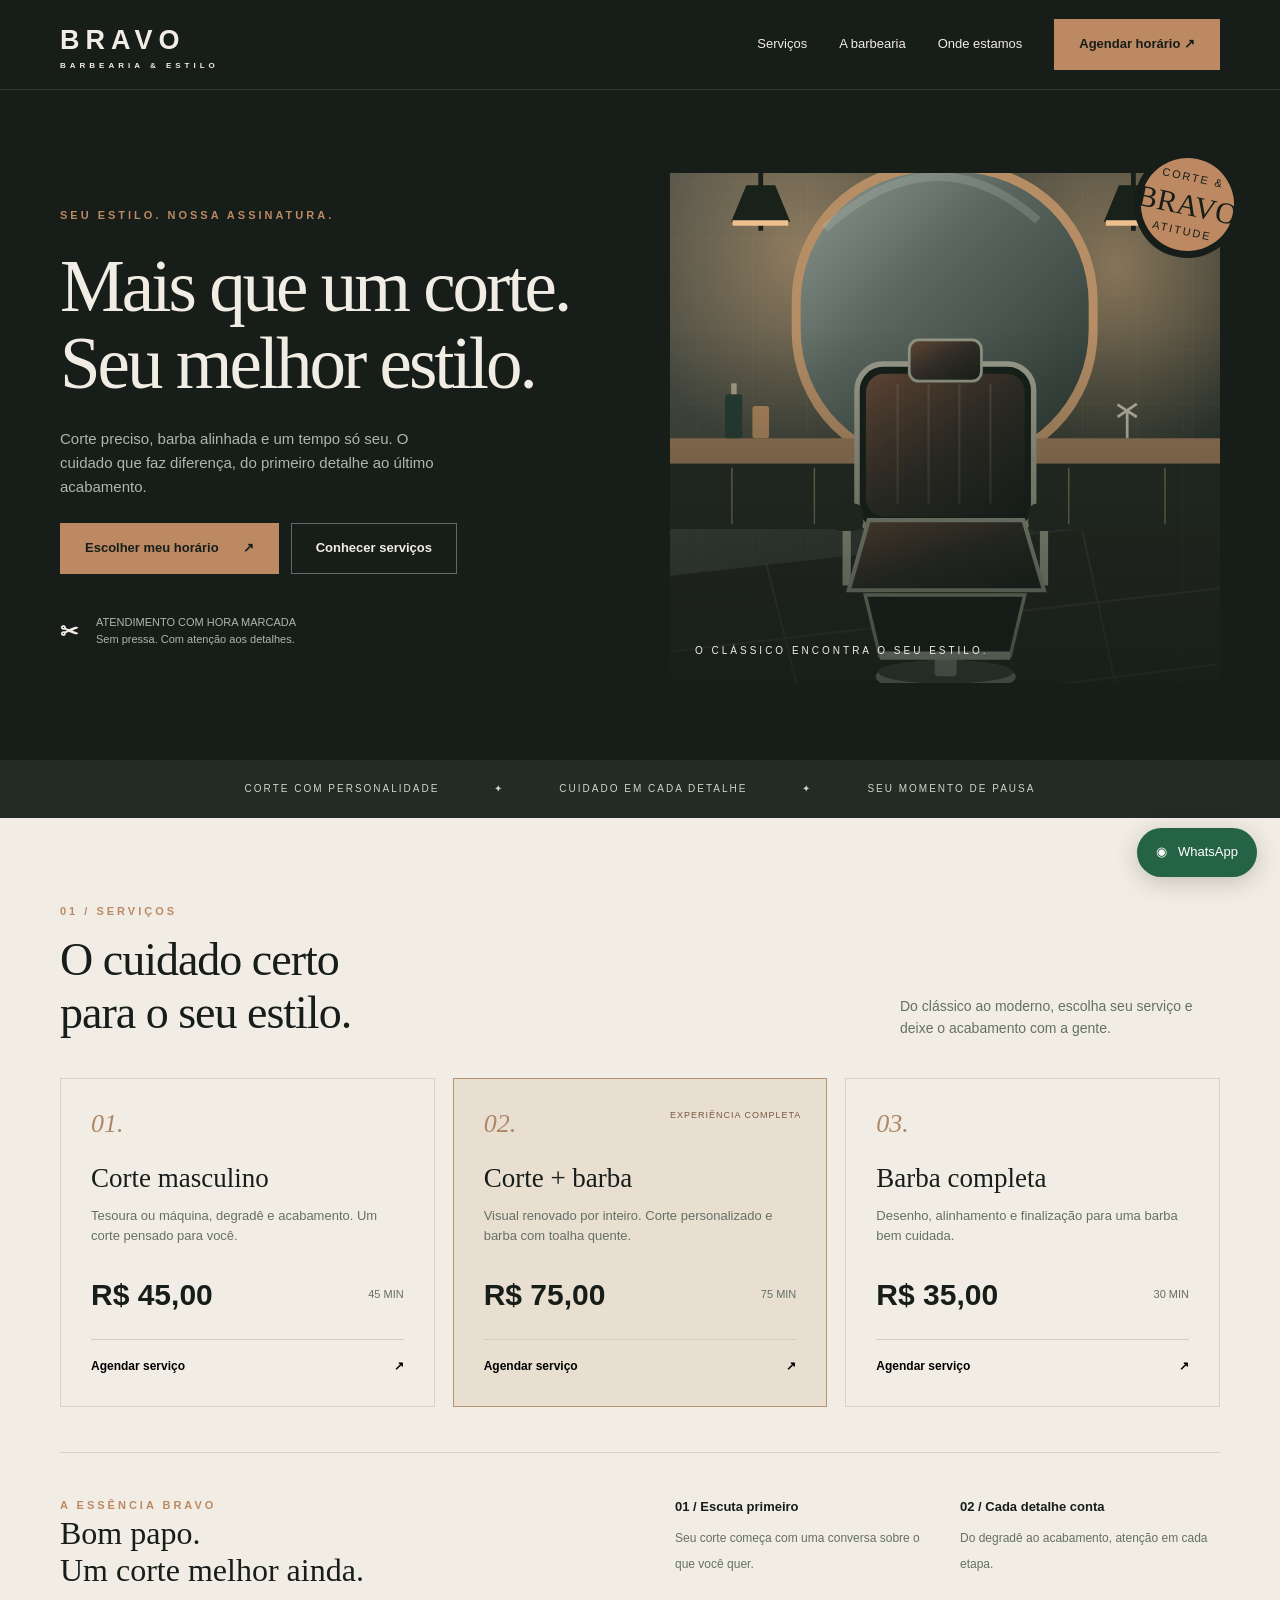
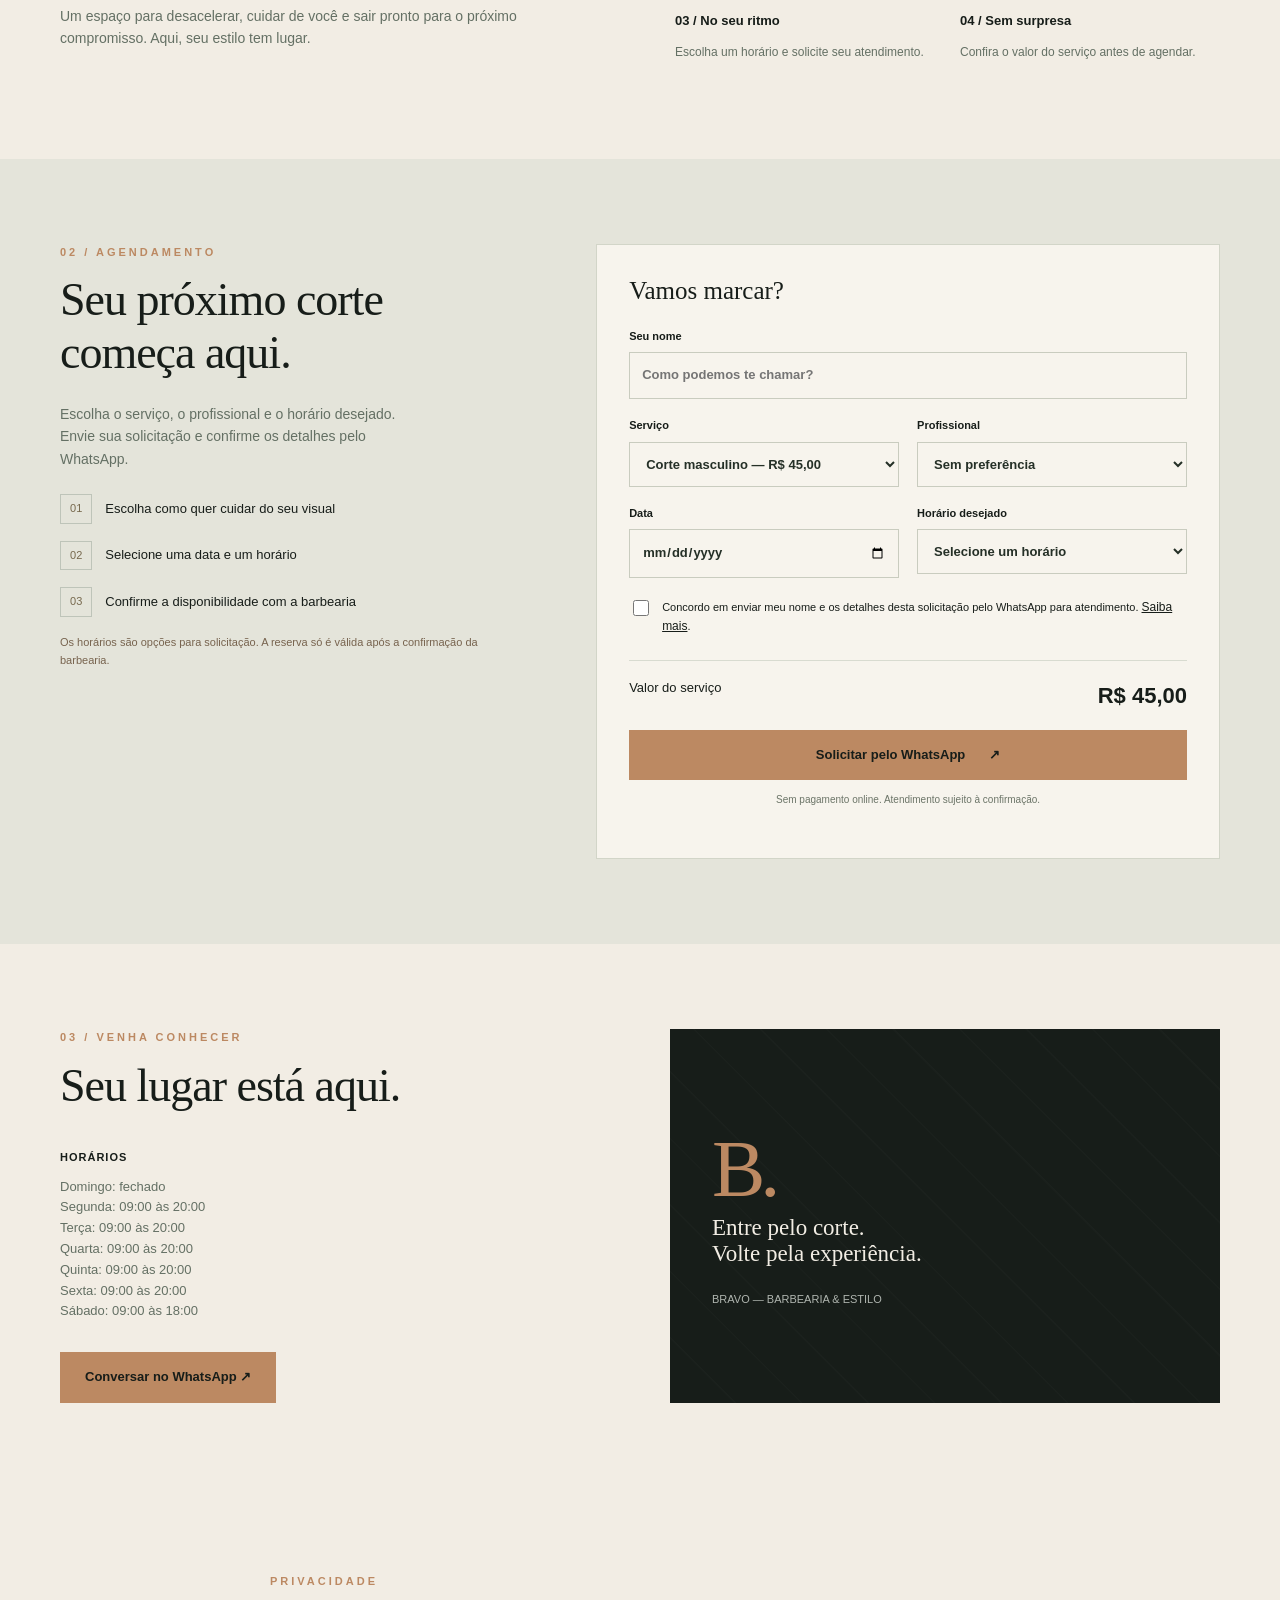
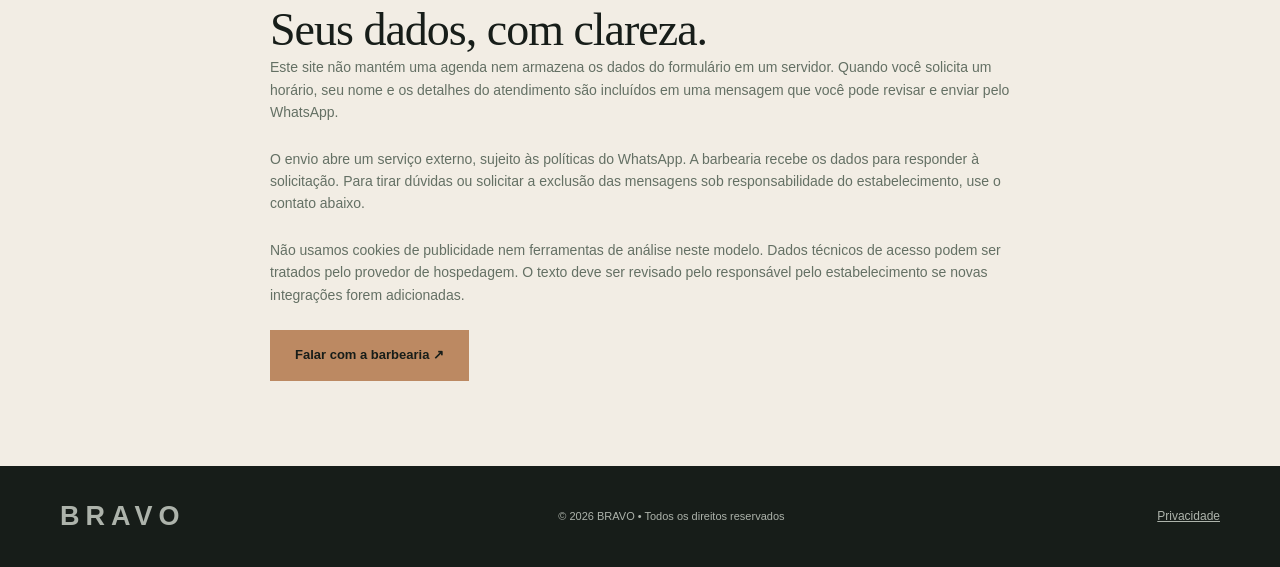
==== index.html @ ffca6021 "Add files via upload" ====
<!DOCTYPE html><html lang="pt-BR"><head><meta charset="UTF-8"><meta name="viewport" content="width=device-width, initial-scale=1"><meta name="description" content="BRAVO Barbearia: cortes, barba e cuidado masculino. Escolha seu serviço e solicite um horário pelo WhatsApp."><title>BRAVO — Barbearia & estilo</title><link rel="icon" href="data:image/svg+xml,%3Csvg xmlns='http://www.w3.org/2000/svg' viewBox='0 0 80 80'%3E%3Crect width='80' height='80' rx='18' fill='%231c211e'/%3E%3Ctext x='20' y='58' font-size='58' fill='%23c99870'%3EB%3C/text%3E%3C/svg%3E"><link rel="stylesheet" href="styles.css"></head><body>
<a class="skip" href="#conteudo">Pular para o conteúdo</a><header><div class="nav"><a class="logo" href="#inicio" aria-label="BRAVO início"><span data-brand>BRAVO</span><small data-tagline>BARBEARIA & ESTILO</small></a><nav class="links" aria-label="Menu principal"><a href="#servicos">Serviços</a><a href="#sobre">A barbearia</a><a href="#contato">Onde estamos</a><a class="btn" href="#agendar">Agendar horário ↗</a></nav></div></header>
<main id="conteudo"><section class="hero" id="inicio"><div class="hero-inner"><div><div class="eyebrow">Seu estilo. Nossa assinatura.</div><h1 class="hero-title" id="hero-title">Mais que um corte.<br><em>Seu melhor estilo.</em></h1><p class="intro" id="intro">Corte preciso, barba alinhada e um tempo só seu. O cuidado que faz diferença, do primeiro detalhe ao último acabamento.</p><div class="actions"><a class="btn" href="#agendar">Escolher meu horário <span>↗</span></a><a class="btn outline" href="#servicos">Conhecer serviços</a></div><div class="hero-note"><b>✂</b><span>ATENDIMENTO COM HORA MARCADA<br>Sem pressa. Com atenção aos detalhes.</span></div></div><div class="photo" role="img" aria-label="Ilustração de uma barbearia com cadeira, espelho e iluminação acolhedora"><div class="stamp">CORTE &<b data-brand>BRAVO</b>ATITUDE</div><div class="caption">O CLÁSSICO ENCONTRA O SEU ESTILO.</div></div></div></section><div class="strip"><span>CORTE COM PERSONALIDADE</span><span>✦</span><span>CUIDADO EM CADA DETALHE</span><span>✦</span><span>SEU MOMENTO DE PAUSA</span></div>
<section class="section" id="servicos"><div class="heading"><div><div class="eyebrow">01 / Serviços</div><h2>O cuidado certo<br>para o seu estilo.</h2></div><p>Do clássico ao moderno, escolha seu serviço e deixe o acabamento com a gente.</p></div><div class="services" id="services"></div><div class="about" id="sobre"><div><div class="eyebrow">A essência <span data-brand>BRAVO</span></div><h3>Bom papo.<br>Um corte melhor ainda.</h3><p id="about-text">Um espaço para desacelerar, cuidar de você e sair pronto para o próximo compromisso. Aqui, seu estilo tem lugar.</p></div><div class="values"><div><b>01 / Escuta primeiro</b><span>Seu corte começa com uma conversa sobre o que você quer.</span></div><div><b>02 / Cada detalhe conta</b><span>Do degradê ao acabamento, atenção em cada etapa.</span></div><div><b>03 / No seu ritmo</b><span>Escolha um horário e solicite seu atendimento.</span></div><div><b>04 / Sem surpresa</b><span>Confira o valor do serviço antes de agendar.</span></div></div></div></section>
<section class="booking-wrap" id="agendar"><div class="section booking"><div><div class="eyebrow">02 / Agendamento</div><h2>Seu próximo corte<br>começa aqui.</h2><p>Escolha o serviço, o profissional e o horário desejado. Envie sua solicitação e confirme os detalhes pelo WhatsApp.</p><ol class="steps"><li>Escolha como quer cuidar do seu visual</li><li>Selecione uma data e um horário</li><li>Confirme a disponibilidade com a barbearia</li></ol><div class="notice">Os horários são opções para solicitação. A reserva só é válida após a confirmação da barbearia.</div></div><form id="booking"><h3 class="form-title">Vamos marcar?</h3><div class="fields"><label class="full">Seu nome<input id="name" placeholder="Como podemos te chamar?" required maxlength="80" autocomplete="name"></label><label>Serviço<select id="service" required></select></label><label>Profissional<select id="professional" required></select></label><label>Data<input type="date" id="date" required></label><label>Horário desejado<select id="time" required></select></label></div><label class="checkbox-label"><input id="consent" type="checkbox" required><span>Concordo em enviar meu nome e os detalhes desta solicitação pelo WhatsApp para atendimento. <a href="#privacidade" class="secondary-link">Saiba mais</a>.</span></label><div class="summary"><span>Valor do serviço</span><strong id="total"></strong></div><button class="btn" type="submit">Solicitar pelo WhatsApp <span>↗</span></button><p class="fine">Sem pagamento online. Atendimento sujeito à confirmação.</p><div id="status" class="status" role="status" aria-live="polite"></div></form></div></section>
<section class="section visit" id="contato"><div><div class="eyebrow">03 / Venha conhecer</div><h2>Seu lugar está aqui.</h2><div class="contact-grid" id="contact-info"></div><button class="btn" id="contact">Conversar no WhatsApp ↗</button></div><div class="place"><div class="big" id="initial">B.</div><p>Entre pelo corte.<br>Volte pela experiência.</p><small><span data-brand>BRAVO</span> — <span data-tagline>BARBEARIA & ESTILO</span></small></div></section><section class="section privacy" id="privacidade"><div class="eyebrow">Privacidade</div><h2>Seus dados, com clareza.</h2><p>Este site não mantém uma agenda nem armazena os dados do formulário em um servidor. Quando você solicita um horário, seu nome e os detalhes do atendimento são incluídos em uma mensagem que você pode revisar e enviar pelo WhatsApp.</p><p>O envio abre um serviço externo, sujeito às políticas do WhatsApp. A barbearia recebe os dados para responder à solicitação. Para tirar dúvidas ou solicitar a exclusão das mensagens sob responsabilidade do estabelecimento, use o contato abaixo.</p><p>Não usamos cookies de publicidade nem ferramentas de análise neste modelo. Dados técnicos de acesso podem ser tratados pelo provedor de hospedagem. O texto deve ser revisado pelo responsável pelo estabelecimento se novas integrações forem adicionadas.</p><button class="btn" id="privacy-contact">Falar com a barbearia ↗</button></section></main><footer><div class="footer-inner"><a class="logo" href="#inicio" data-brand>BRAVO</a><span>© <span id="year"></span> <span data-brand>BRAVO</span> • Todos os direitos reservados</span><a href="#privacidade" class="secondary-link">Privacidade</a></div></footer><button class="wa" id="floating">◉ &nbsp; WhatsApp</button>

<script src="config.js"></script><script src="schedule.js"></script><script src="app.js"></script></body></html>
---- styles.css ----
:root{--bg:#171d19;--cream:#f2ede4;--accent:#bc8962;--muted:#afb5af}*{box-sizing:border-box}html{scroll-behavior:smooth;scroll-padding-top:90px}body{margin:0;background:var(--cream);color:var(--bg);font:16px/1.6 Arial,sans-serif}button,input,select{font:inherit}button,a{touch-action:manipulation}a{color:inherit;text-decoration:none}button{cursor:pointer}header{background:var(--bg);color:var(--cream);position:sticky;top:0;z-index:10;border-bottom:1px solid #ffffff19}.nav{max-width:1220px;margin:auto;display:flex;align-items:center;justify-content:space-between;padding:19px 30px}.logo{font-weight:900;font-size:27px;letter-spacing:6px}.logo small{font-size:8px;display:block;letter-spacing:4px;line-height:1}.links{display:flex;gap:32px;align-items:center;font-size:13px}.btn{display:inline-flex;align-items:center;justify-content:center;gap:24px;background:var(--accent);border:1px solid var(--accent);padding:14px 24px;color:#171d19;font-weight:700;font-size:13px;transition:.2s}.btn:hover{background:#d7a57c;transform:translateY(-2px)}.outline{background:transparent;border-color:#ffffff55;color:var(--cream)}.hero{background:var(--bg);color:var(--cream);position:relative;overflow:hidden}.hero-inner{max-width:1220px;margin:auto;display:grid;grid-template-columns:1fr 1fr;min-height:670px;padding:70px 30px 65px;gap:60px;align-items:center}.eyebrow{text-transform:uppercase;font-size:11px;letter-spacing:3px;font-weight:700;color:var(--accent)}h1{font-family:Georgia,serif;font-weight:400;font-size:clamp(48px,5.7vw,78px);line-height:1.06;letter-spacing:-3px;margin:24px 0}h1 em{color:var(--accent);font-weight:400}p{margin:0 0 24px}.intro{max-width:400px;color:var(--muted);font-size:15px}.actions{display:flex;gap:12px;flex-wrap:wrap}.hero-note{display:flex;gap:18px;align-items:center;margin-top:40px;font-size:11px;color:var(--muted)}.hero-note b{color:var(--cream);font-size:22px}.photo{position:relative;height:510px;align-self:center;background:#353c33 url('assets/barbearia.svg') center/cover}.photo:after{content:'';position:absolute;inset:0;background:linear-gradient(0deg,#111b16a8,transparent 70%)}.photo .caption{position:absolute;bottom:24px;left:25px;z-index:1;letter-spacing:3px;font-size:10px}.stamp{position:absolute;right:-21px;top:-22px;border-radius:50%;width:107px;height:107px;background:var(--accent);color:var(--bg);display:grid;place-content:center;text-align:center;transform:rotate(12deg);font:11px/1.8 Arial;letter-spacing:2px;border:7px solid var(--bg)}.stamp b{font:30px Georgia;letter-spacing:0}.strip{background:#232b25;color:#d1d4c9;display:flex;justify-content:center;gap:55px;padding:21px 25px;font-size:10px;letter-spacing:2px;text-align:center}.section{max-width:1220px;padding:85px 30px;margin:auto}.heading{display:flex;justify-content:space-between;align-items:end;gap:30px;margin-bottom:38px}h2{font:400 clamp(32px,4vw,46px)/1.15 Georgia;margin:13px 0 0;letter-spacing:-1px}.heading p{max-width:320px;color:#647064;font-size:14px;margin:0}.services{display:grid;grid-template-columns:repeat(3,1fr);gap:18px}.card{border:1px solid #d6d3c9;padding:30px;position:relative;display:flex;flex-direction:column;min-height:315px}.card.featured{background:#e8dfd1;border-color:#b79372}.card .num{font:italic 26px Georgia;color:#ad8767}.card h3{font:27px Georgia;margin:24px 0 12px}.card p{font-size:13px;color:#657065}.price{font-size:30px;margin-top:auto;display:flex;align-items:center;justify-content:space-between}.price span{font-size:11px;color:#657065}.card button{border:0;border-top:1px solid #d4cbbb;text-align:left;background:transparent;padding:17px 0 0;margin-top:20px;font-size:12px;font-weight:bold;display:flex;justify-content:space-between}.badge{position:absolute;top:29px;right:25px;font-size:9px;letter-spacing:1px;color:#78573d}.about{border-top:1px solid #d6d3c9;padding-top:44px;margin-top:45px;display:grid;grid-template-columns:1fr 1fr;gap:70px}.about p{font-size:14px;color:#647064}.about h3{font:32px Georgia;margin:0 0 16px}.values{display:grid;grid-template-columns:1fr 1fr;gap:25px}.values b{display:block;font-size:13px;margin-bottom:6px}.values span{font-size:12px;color:#647064}.booking-wrap{background:#e4e4da}.booking{display:grid;grid-template-columns:.85fr 1.15fr;gap:75px}.booking p{color:#647064;font-size:14px;max-width:340px;margin-top:23px}.steps{list-style:none;padding:0;counter-reset:steps}.steps li{margin:17px 0;font-size:13px;display:flex;gap:13px;align-items:center}.steps li:before{counter-increment:steps;content:'0' counter(steps);border:1px solid #bec4b9;padding:5px 9px;font-size:11px;color:#77694e}form{background:#f7f4ed;padding:32px;border:1px solid #d2d5c8}.form-title{font:25px Georgia;margin:0 0 23px}.fields{display:grid;grid-template-columns:1fr 1fr;gap:18px}label{font-size:11px;font-weight:700;display:block}input,select{width:100%;background:transparent;border:1px solid #c9ccbf;border-radius:0;padding:12px;margin-top:7px;color:#253027;font-size:13px;min-height:45px}input:focus,select:focus{outline:2px solid var(--accent);outline-offset:2px}.full{grid-column:1/-1}.summary{border-top:1px solid #d8dbd0;display:flex;justify-content:space-between;font-size:13px;margin:24px 0 16px;padding-top:17px}.summary strong{font-size:22px}form .btn{width:100%}.fine{font-size:10px!important;text-align:center;margin:12px 0 0!important;max-width:none!important;color:#6c7568!important}.status{font-size:13px;margin-top:18px;color:#694a30}.visit{display:grid;grid-template-columns:1fr 1fr;gap:60px}.contact-grid{display:grid;grid-template-columns:1fr 1fr;gap:26px;margin:30px 0}.contact-grid b{font-size:11px;letter-spacing:1px}.contact-grid p{font-size:13px;margin:8px 0 0;color:#647064}.place{background:var(--bg);color:var(--cream);padding:42px;display:flex;flex-direction:column;justify-content:center;min-height:300px;background-image:repeating-linear-gradient(45deg,transparent,transparent 45px,#ffffff04 46px,#ffffff04 47px)}.place .big{font:80px Georgia;letter-spacing:-5px;color:var(--accent)}.place p{font:23px Georgia;max-width:300px}.place small{color:#afb5af;font-size:11px}footer{background:var(--bg);color:#adb3ab;padding:29px 30px}.footer-inner{max-width:1160px;margin:auto;display:flex;justify-content:space-between;align-items:center;gap:20px;font-size:11px}.footer-inner button{background:none;color:#c8ac8e;border:0;font-size:11px;text-decoration:underline}.wa{position:fixed;bottom:23px;right:23px;z-index:15;background:#246445;color:white;border:0;border-radius:50px;padding:14px 19px;box-shadow:0 5px 25px #0003;font-size:13px}dialog{border:0;max-width:430px;width:90%;padding:30px;background:var(--cream)}dialog::backdrop{background:#0009}dialog h3{font:26px Georgia;margin-top:0}dialog p{font-size:13px;color:#647064}dialog .btn{margin-top:20px;width:100%}.close{float:right;background:none;border:0;font-size:22px}.demo{font-size:10px;background:#dbcab5;padding:7px;text-align:center;color:#574330}.notice{font-size:11px;color:#77634e;margin-top:15px}@media(max-width:800px){.nav{padding:17px 20px}.links a:not(.btn){display:none}.links .btn{padding:10px 13px;font-size:11px}.logo{font-size:23px}.hero-inner{padding:45px 23px;gap:45px;grid-template-columns:1fr;min-height:auto}h1{font-size:56px}.photo{height:380px;width:100%}.stamp{right:10px}.strip{gap:18px;font-size:8px;letter-spacing:1px}.section{padding:55px 23px}.heading{display:block}.heading p{margin-top:20px}.services{grid-template-columns:1fr}.card{min-height:280px}.about,.booking,.visit{grid-template-columns:1fr;gap:35px}.about{margin-top:35px}.booking p{max-width:none}form{padding:23px}.footer-inner{flex-wrap:wrap}.wa{font-size:12px;bottom:15px;right:15px}.place{min-height:240px}.hero-note{margin-top:25px}}@media(prefers-reduced-motion:reduce){html{scroll-behavior:auto}*{transition:none!important}}

:focus-visible{outline:3px solid var(--accent);outline-offset:4px}.skip{position:absolute;top:-80px;left:15px;z-index:30;background:var(--cream);padding:12px}.skip:focus{top:10px}.services{grid-template-columns:repeat(auto-fit,minmax(min(100%,280px),1fr))}.privacy{max-width:800px}.privacy p{font-size:14px;color:#647064}.site-alert{padding:12px;background:#ece2d4;font-size:12px;margin-top:20px}.unconfigured{display:none}.contact-grid:empty{display:none}.secondary-link{font-size:12px;text-decoration:underline}.checkbox-label{display:flex;align-items:start;gap:10px;margin-top:20px;font-size:11px;font-weight:400}.checkbox-label input{width:16px;min-height:16px;margin-top:2px;flex-shrink:0}.hero-title{white-space:pre-line}
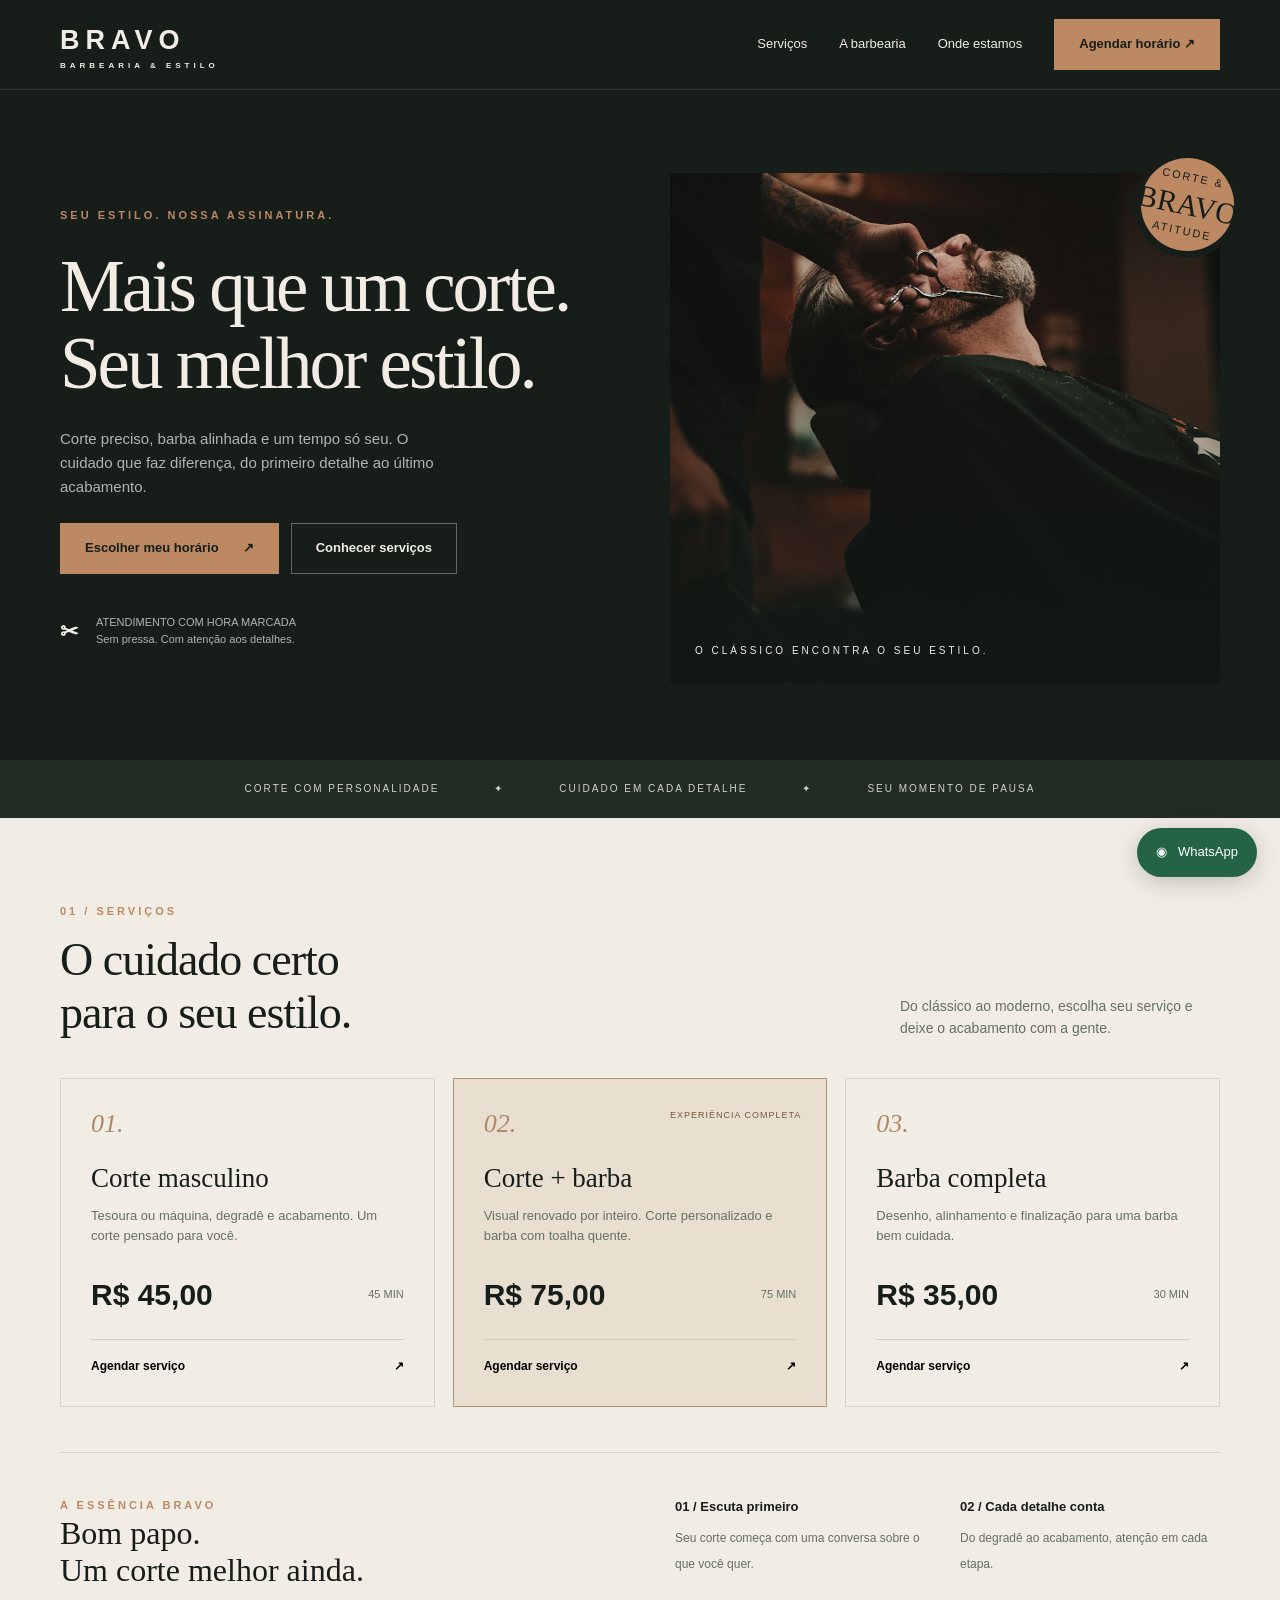
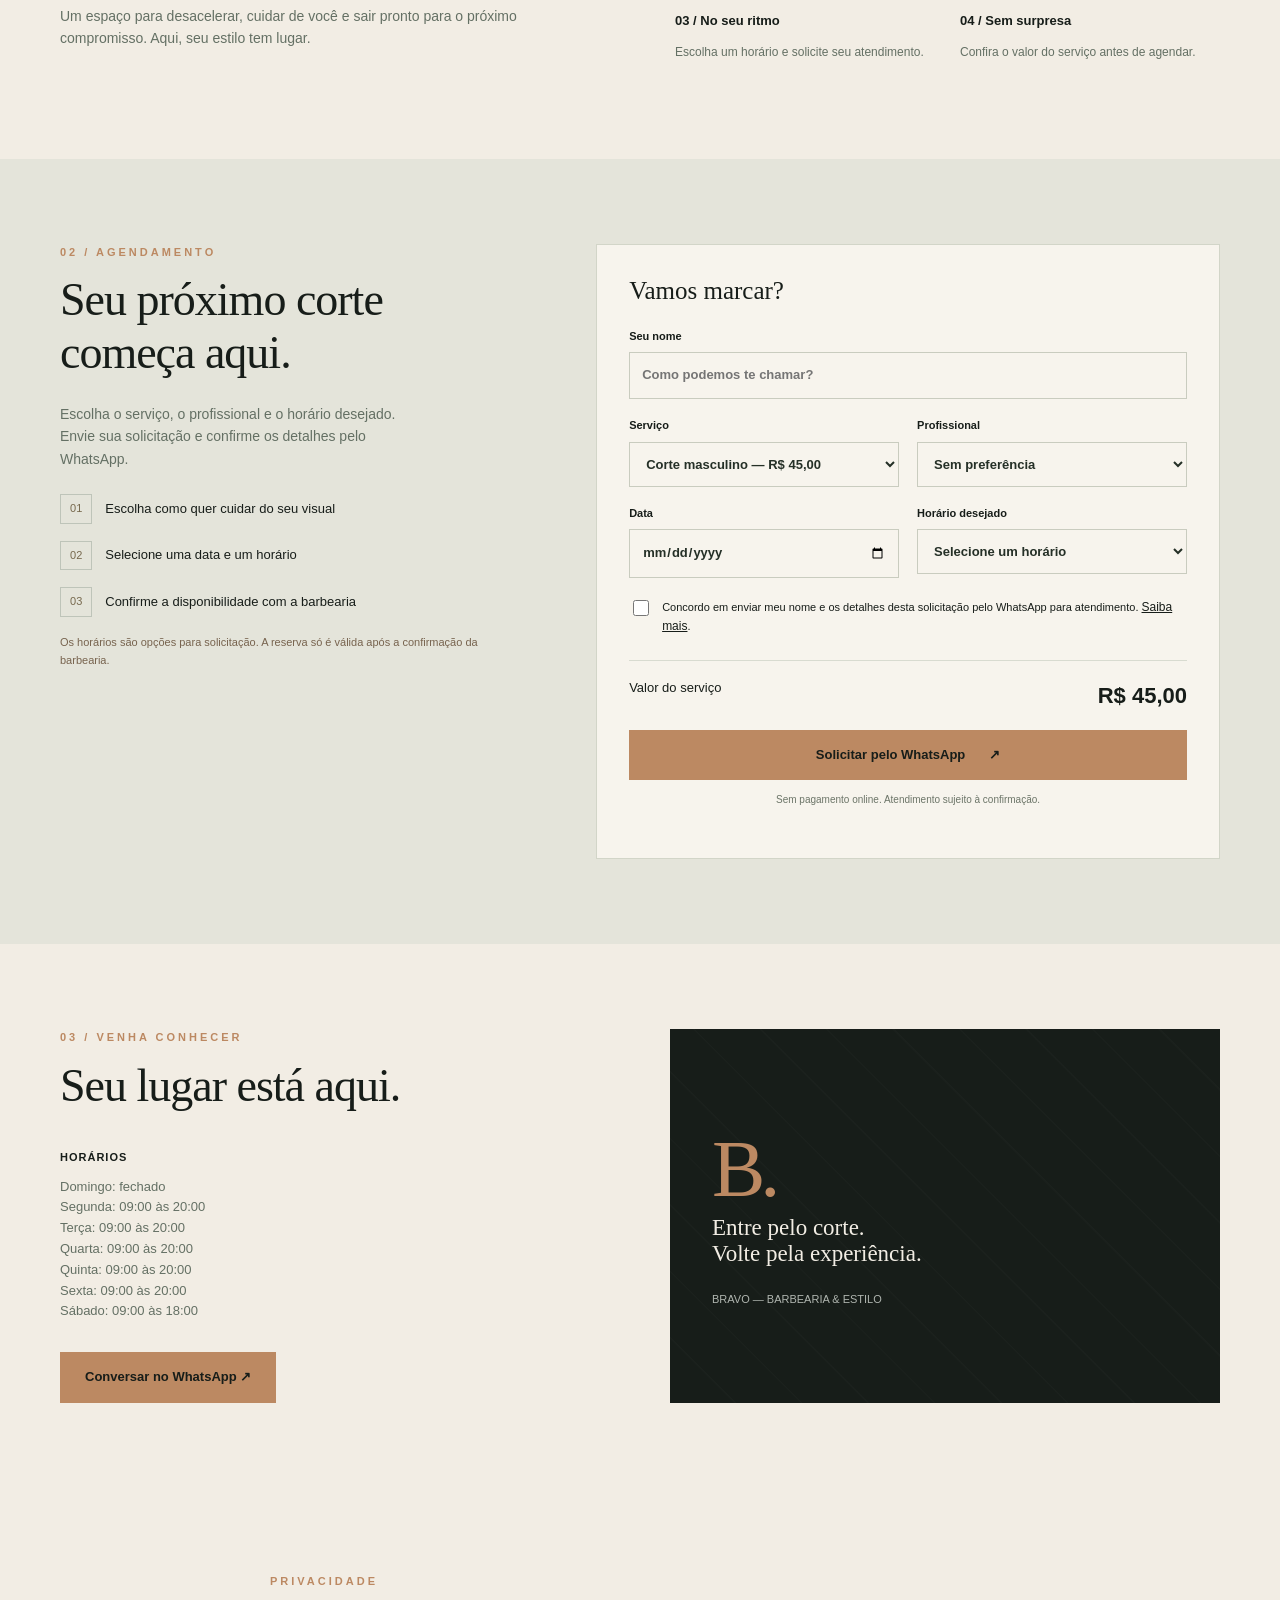
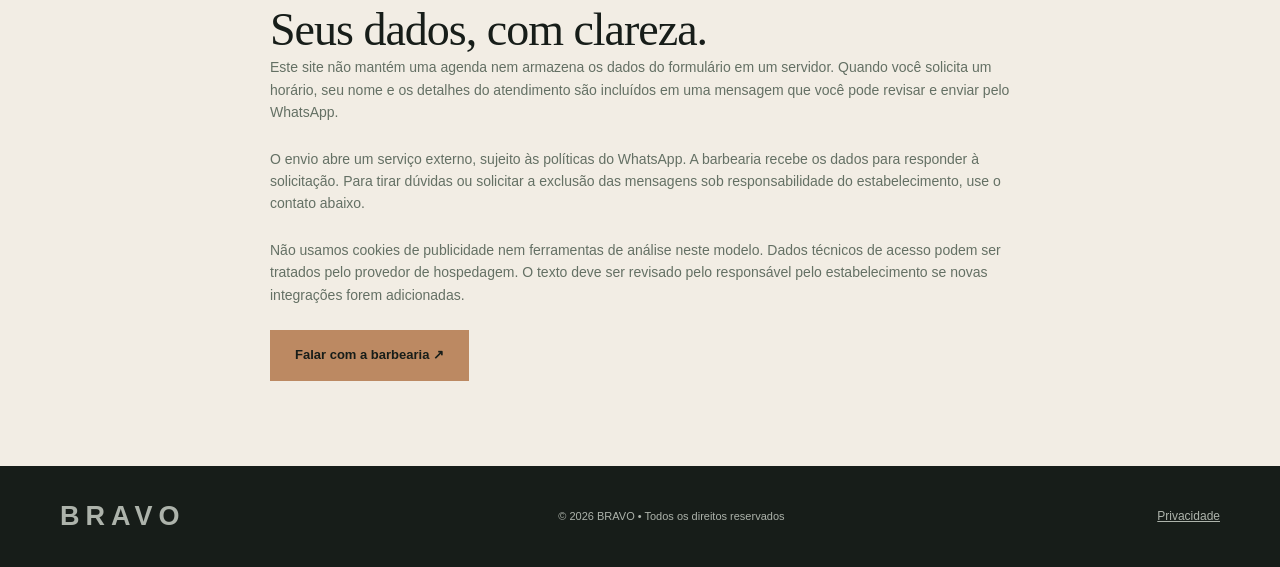
==== commit 2a1e1e2d: "Add files via upload" ====
--- a/index.html
+++ b/index.html
@@ -1,6 +1,6 @@
 <!DOCTYPE html><html lang="pt-BR"><head><meta charset="UTF-8"><meta name="viewport" content="width=device-width, initial-scale=1"><meta name="description" content="BRAVO Barbearia: cortes, barba e cuidado masculino. Escolha seu serviço e solicite um horário pelo WhatsApp."><title>BRAVO — Barbearia & estilo</title><link rel="icon" href="data:image/svg+xml,%3Csvg xmlns='http://www.w3.org/2000/svg' viewBox='0 0 80 80'%3E%3Crect width='80' height='80' rx='18' fill='%231c211e'/%3E%3Ctext x='20' y='58' font-size='58' fill='%23c99870'%3EB%3C/text%3E%3C/svg%3E"><link rel="stylesheet" href="styles.css"></head><body>
 <a class="skip" href="#conteudo">Pular para o conteúdo</a><header><div class="nav"><a class="logo" href="#inicio" aria-label="BRAVO início"><span data-brand>BRAVO</span><small data-tagline>BARBEARIA & ESTILO</small></a><nav class="links" aria-label="Menu principal"><a href="#servicos">Serviços</a><a href="#sobre">A barbearia</a><a href="#contato">Onde estamos</a><a class="btn" href="#agendar">Agendar horário ↗</a></nav></div></header>
-<main id="conteudo"><section class="hero" id="inicio"><div class="hero-inner"><div><div class="eyebrow">Seu estilo. Nossa assinatura.</div><h1 class="hero-title" id="hero-title">Mais que um corte.<br><em>Seu melhor estilo.</em></h1><p class="intro" id="intro">Corte preciso, barba alinhada e um tempo só seu. O cuidado que faz diferença, do primeiro detalhe ao último acabamento.</p><div class="actions"><a class="btn" href="#agendar">Escolher meu horário <span>↗</span></a><a class="btn outline" href="#servicos">Conhecer serviços</a></div><div class="hero-note"><b>✂</b><span>ATENDIMENTO COM HORA MARCADA<br>Sem pressa. Com atenção aos detalhes.</span></div></div><div class="photo" role="img" aria-label="Ilustração de uma barbearia com cadeira, espelho e iluminação acolhedora"><div class="stamp">CORTE &<b data-brand>BRAVO</b>ATITUDE</div><div class="caption">O CLÁSSICO ENCONTRA O SEU ESTILO.</div></div></div></section><div class="strip"><span>CORTE COM PERSONALIDADE</span><span>✦</span><span>CUIDADO EM CADA DETALHE</span><span>✦</span><span>SEU MOMENTO DE PAUSA</span></div>
+<main id="conteudo"><section class="hero" id="inicio"><div class="hero-inner"><div><div class="eyebrow">Seu estilo. Nossa assinatura.</div><h1 class="hero-title" id="hero-title">Mais que um corte.<br><em>Seu melhor estilo.</em></h1><p class="intro" id="intro">Corte preciso, barba alinhada e um tempo só seu. O cuidado que faz diferença, do primeiro detalhe ao último acabamento.</p><div class="actions"><a class="btn" href="#agendar">Escolher meu horário <span>↗</span></a><a class="btn outline" href="#servicos">Conhecer serviços</a></div><div class="hero-note"><b>✂</b><span>ATENDIMENTO COM HORA MARCADA<br>Sem pressa. Com atenção aos detalhes.</span></div></div><div class="photo" role="img" aria-label="Barbeiro aparando a barba de um cliente"><div class="stamp">CORTE &<b data-brand>BRAVO</b>ATITUDE</div><div class="caption">O CLÁSSICO ENCONTRA O SEU ESTILO.</div></div></div></section><div class="strip"><span>CORTE COM PERSONALIDADE</span><span>✦</span><span>CUIDADO EM CADA DETALHE</span><span>✦</span><span>SEU MOMENTO DE PAUSA</span></div>
 <section class="section" id="servicos"><div class="heading"><div><div class="eyebrow">01 / Serviços</div><h2>O cuidado certo<br>para o seu estilo.</h2></div><p>Do clássico ao moderno, escolha seu serviço e deixe o acabamento com a gente.</p></div><div class="services" id="services"></div><div class="about" id="sobre"><div><div class="eyebrow">A essência <span data-brand>BRAVO</span></div><h3>Bom papo.<br>Um corte melhor ainda.</h3><p id="about-text">Um espaço para desacelerar, cuidar de você e sair pronto para o próximo compromisso. Aqui, seu estilo tem lugar.</p></div><div class="values"><div><b>01 / Escuta primeiro</b><span>Seu corte começa com uma conversa sobre o que você quer.</span></div><div><b>02 / Cada detalhe conta</b><span>Do degradê ao acabamento, atenção em cada etapa.</span></div><div><b>03 / No seu ritmo</b><span>Escolha um horário e solicite seu atendimento.</span></div><div><b>04 / Sem surpresa</b><span>Confira o valor do serviço antes de agendar.</span></div></div></div></section>
 <section class="booking-wrap" id="agendar"><div class="section booking"><div><div class="eyebrow">02 / Agendamento</div><h2>Seu próximo corte<br>começa aqui.</h2><p>Escolha o serviço, o profissional e o horário desejado. Envie sua solicitação e confirme os detalhes pelo WhatsApp.</p><ol class="steps"><li>Escolha como quer cuidar do seu visual</li><li>Selecione uma data e um horário</li><li>Confirme a disponibilidade com a barbearia</li></ol><div class="notice">Os horários são opções para solicitação. A reserva só é válida após a confirmação da barbearia.</div></div><form id="booking"><h3 class="form-title">Vamos marcar?</h3><div class="fields"><label class="full">Seu nome<input id="name" placeholder="Como podemos te chamar?" required maxlength="80" autocomplete="name"></label><label>Serviço<select id="service" required></select></label><label>Profissional<select id="professional" required></select></label><label>Data<input type="date" id="date" required></label><label>Horário desejado<select id="time" required></select></label></div><label class="checkbox-label"><input id="consent" type="checkbox" required><span>Concordo em enviar meu nome e os detalhes desta solicitação pelo WhatsApp para atendimento. <a href="#privacidade" class="secondary-link">Saiba mais</a>.</span></label><div class="summary"><span>Valor do serviço</span><strong id="total"></strong></div><button class="btn" type="submit">Solicitar pelo WhatsApp <span>↗</span></button><p class="fine">Sem pagamento online. Atendimento sujeito à confirmação.</p><div id="status" class="status" role="status" aria-live="polite"></div></form></div></section>
 <section class="section visit" id="contato"><div><div class="eyebrow">03 / Venha conhecer</div><h2>Seu lugar está aqui.</h2><div class="contact-grid" id="contact-info"></div><button class="btn" id="contact">Conversar no WhatsApp ↗</button></div><div class="place"><div class="big" id="initial">B.</div><p>Entre pelo corte.<br>Volte pela experiência.</p><small><span data-brand>BRAVO</span> — <span data-tagline>BARBEARIA & ESTILO</span></small></div></section><section class="section privacy" id="privacidade"><div class="eyebrow">Privacidade</div><h2>Seus dados, com clareza.</h2><p>Este site não mantém uma agenda nem armazena os dados do formulário em um servidor. Quando você solicita um horário, seu nome e os detalhes do atendimento são incluídos em uma mensagem que você pode revisar e enviar pelo WhatsApp.</p><p>O envio abre um serviço externo, sujeito às políticas do WhatsApp. A barbearia recebe os dados para responder à solicitação. Para tirar dúvidas ou solicitar a exclusão das mensagens sob responsabilidade do estabelecimento, use o contato abaixo.</p><p>Não usamos cookies de publicidade nem ferramentas de análise neste modelo. Dados técnicos de acesso podem ser tratados pelo provedor de hospedagem. O texto deve ser revisado pelo responsável pelo estabelecimento se novas integrações forem adicionadas.</p><button class="btn" id="privacy-contact">Falar com a barbearia ↗</button></section></main><footer><div class="footer-inner"><a class="logo" href="#inicio" data-brand>BRAVO</a><span>© <span id="year"></span> <span data-brand>BRAVO</span> • Todos os direitos reservados</span><a href="#privacidade" class="secondary-link">Privacidade</a></div></footer><button class="wa" id="floating">◉ &nbsp; WhatsApp</button>
--- a/styles.css
+++ b/styles.css
@@ -1,4 +1,4 @@
 
-:root{--bg:#171d19;--cream:#f2ede4;--accent:#bc8962;--muted:#afb5af}*{box-sizing:border-box}html{scroll-behavior:smooth;scroll-padding-top:90px}body{margin:0;background:var(--cream);color:var(--bg);font:16px/1.6 Arial,sans-serif}button,input,select{font:inherit}button,a{touch-action:manipulation}a{color:inherit;text-decoration:none}button{cursor:pointer}header{background:var(--bg);color:var(--cream);position:sticky;top:0;z-index:10;border-bottom:1px solid #ffffff19}.nav{max-width:1220px;margin:auto;display:flex;align-items:center;justify-content:space-between;padding:19px 30px}.logo{font-weight:900;font-size:27px;letter-spacing:6px}.logo small{font-size:8px;display:block;letter-spacing:4px;line-height:1}.links{display:flex;gap:32px;align-items:center;font-size:13px}.btn{display:inline-flex;align-items:center;justify-content:center;gap:24px;background:var(--accent);border:1px solid var(--accent);padding:14px 24px;color:#171d19;font-weight:700;font-size:13px;transition:.2s}.btn:hover{background:#d7a57c;transform:translateY(-2px)}.outline{background:transparent;border-color:#ffffff55;color:var(--cream)}.hero{background:var(--bg);color:var(--cream);position:relative;overflow:hidden}.hero-inner{max-width:1220px;margin:auto;display:grid;grid-template-columns:1fr 1fr;min-height:670px;padding:70px 30px 65px;gap:60px;align-items:center}.eyebrow{text-transform:uppercase;font-size:11px;letter-spacing:3px;font-weight:700;color:var(--accent)}h1{font-family:Georgia,serif;font-weight:400;font-size:clamp(48px,5.7vw,78px);line-height:1.06;letter-spacing:-3px;margin:24px 0}h1 em{color:var(--accent);font-weight:400}p{margin:0 0 24px}.intro{max-width:400px;color:var(--muted);font-size:15px}.actions{display:flex;gap:12px;flex-wrap:wrap}.hero-note{display:flex;gap:18px;align-items:center;margin-top:40px;font-size:11px;color:var(--muted)}.hero-note b{color:var(--cream);font-size:22px}.photo{position:relative;height:510px;align-self:center;background:#353c33 url('assets/barbearia.svg') center/cover}.photo:after{content:'';position:absolute;inset:0;background:linear-gradient(0deg,#111b16a8,transparent 70%)}.photo .caption{position:absolute;bottom:24px;left:25px;z-index:1;letter-spacing:3px;font-size:10px}.stamp{position:absolute;right:-21px;top:-22px;border-radius:50%;width:107px;height:107px;background:var(--accent);color:var(--bg);display:grid;place-content:center;text-align:center;transform:rotate(12deg);font:11px/1.8 Arial;letter-spacing:2px;border:7px solid var(--bg)}.stamp b{font:30px Georgia;letter-spacing:0}.strip{background:#232b25;color:#d1d4c9;display:flex;justify-content:center;gap:55px;padding:21px 25px;font-size:10px;letter-spacing:2px;text-align:center}.section{max-width:1220px;padding:85px 30px;margin:auto}.heading{display:flex;justify-content:space-between;align-items:end;gap:30px;margin-bottom:38px}h2{font:400 clamp(32px,4vw,46px)/1.15 Georgia;margin:13px 0 0;letter-spacing:-1px}.heading p{max-width:320px;color:#647064;font-size:14px;margin:0}.services{display:grid;grid-template-columns:repeat(3,1fr);gap:18px}.card{border:1px solid #d6d3c9;padding:30px;position:relative;display:flex;flex-direction:column;min-height:315px}.card.featured{background:#e8dfd1;border-color:#b79372}.card .num{font:italic 26px Georgia;color:#ad8767}.card h3{font:27px Georgia;margin:24px 0 12px}.card p{font-size:13px;color:#657065}.price{font-size:30px;margin-top:auto;display:flex;align-items:center;justify-content:space-between}.price span{font-size:11px;color:#657065}.card button{border:0;border-top:1px solid #d4cbbb;text-align:left;background:transparent;padding:17px 0 0;margin-top:20px;font-size:12px;font-weight:bold;display:flex;justify-content:space-between}.badge{position:absolute;top:29px;right:25px;font-size:9px;letter-spacing:1px;color:#78573d}.about{border-top:1px solid #d6d3c9;padding-top:44px;margin-top:45px;display:grid;grid-template-columns:1fr 1fr;gap:70px}.about p{font-size:14px;color:#647064}.about h3{font:32px Georgia;margin:0 0 16px}.values{display:grid;grid-template-columns:1fr 1fr;gap:25px}.values b{display:block;font-size:13px;margin-bottom:6px}.values span{font-size:12px;color:#647064}.booking-wrap{background:#e4e4da}.booking{display:grid;grid-template-columns:.85fr 1.15fr;gap:75px}.booking p{color:#647064;font-size:14px;max-width:340px;margin-top:23px}.steps{list-style:none;padding:0;counter-reset:steps}.steps li{margin:17px 0;font-size:13px;display:flex;gap:13px;align-items:center}.steps li:before{counter-increment:steps;content:'0' counter(steps);border:1px solid #bec4b9;padding:5px 9px;font-size:11px;color:#77694e}form{background:#f7f4ed;padding:32px;border:1px solid #d2d5c8}.form-title{font:25px Georgia;margin:0 0 23px}.fields{display:grid;grid-template-columns:1fr 1fr;gap:18px}label{font-size:11px;font-weight:700;display:block}input,select{width:100%;background:transparent;border:1px solid #c9ccbf;border-radius:0;padding:12px;margin-top:7px;color:#253027;font-size:13px;min-height:45px}input:focus,select:focus{outline:2px solid var(--accent);outline-offset:2px}.full{grid-column:1/-1}.summary{border-top:1px solid #d8dbd0;display:flex;justify-content:space-between;font-size:13px;margin:24px 0 16px;padding-top:17px}.summary strong{font-size:22px}form .btn{width:100%}.fine{font-size:10px!important;text-align:center;margin:12px 0 0!important;max-width:none!important;color:#6c7568!important}.status{font-size:13px;margin-top:18px;color:#694a30}.visit{display:grid;grid-template-columns:1fr 1fr;gap:60px}.contact-grid{display:grid;grid-template-columns:1fr 1fr;gap:26px;margin:30px 0}.contact-grid b{font-size:11px;letter-spacing:1px}.contact-grid p{font-size:13px;margin:8px 0 0;color:#647064}.place{background:var(--bg);color:var(--cream);padding:42px;display:flex;flex-direction:column;justify-content:center;min-height:300px;background-image:repeating-linear-gradient(45deg,transparent,transparent 45px,#ffffff04 46px,#ffffff04 47px)}.place .big{font:80px Georgia;letter-spacing:-5px;color:var(--accent)}.place p{font:23px Georgia;max-width:300px}.place small{color:#afb5af;font-size:11px}footer{background:var(--bg);color:#adb3ab;padding:29px 30px}.footer-inner{max-width:1160px;margin:auto;display:flex;justify-content:space-between;align-items:center;gap:20px;font-size:11px}.footer-inner button{background:none;color:#c8ac8e;border:0;font-size:11px;text-decoration:underline}.wa{position:fixed;bottom:23px;right:23px;z-index:15;background:#246445;color:white;border:0;border-radius:50px;padding:14px 19px;box-shadow:0 5px 25px #0003;font-size:13px}dialog{border:0;max-width:430px;width:90%;padding:30px;background:var(--cream)}dialog::backdrop{background:#0009}dialog h3{font:26px Georgia;margin-top:0}dialog p{font-size:13px;color:#647064}dialog .btn{margin-top:20px;width:100%}.close{float:right;background:none;border:0;font-size:22px}.demo{font-size:10px;background:#dbcab5;padding:7px;text-align:center;color:#574330}.notice{font-size:11px;color:#77634e;margin-top:15px}@media(max-width:800px){.nav{padding:17px 20px}.links a:not(.btn){display:none}.links .btn{padding:10px 13px;font-size:11px}.logo{font-size:23px}.hero-inner{padding:45px 23px;gap:45px;grid-template-columns:1fr;min-height:auto}h1{font-size:56px}.photo{height:380px;width:100%}.stamp{right:10px}.strip{gap:18px;font-size:8px;letter-spacing:1px}.section{padding:55px 23px}.heading{display:block}.heading p{margin-top:20px}.services{grid-template-columns:1fr}.card{min-height:280px}.about,.booking,.visit{grid-template-columns:1fr;gap:35px}.about{margin-top:35px}.booking p{max-width:none}form{padding:23px}.footer-inner{flex-wrap:wrap}.wa{font-size:12px;bottom:15px;right:15px}.place{min-height:240px}.hero-note{margin-top:25px}}@media(prefers-reduced-motion:reduce){html{scroll-behavior:auto}*{transition:none!important}}
+:root{--bg:#171d19;--cream:#f2ede4;--accent:#bc8962;--muted:#afb5af}*{box-sizing:border-box}html{scroll-behavior:smooth;scroll-padding-top:90px}body{margin:0;background:var(--cream);color:var(--bg);font:16px/1.6 Arial,sans-serif}button,input,select{font:inherit}button,a{touch-action:manipulation}a{color:inherit;text-decoration:none}button{cursor:pointer}header{background:var(--bg);color:var(--cream);position:sticky;top:0;z-index:10;border-bottom:1px solid #ffffff19}.nav{max-width:1220px;margin:auto;display:flex;align-items:center;justify-content:space-between;padding:19px 30px}.logo{font-weight:900;font-size:27px;letter-spacing:6px}.logo small{font-size:8px;display:block;letter-spacing:4px;line-height:1}.links{display:flex;gap:32px;align-items:center;font-size:13px}.btn{display:inline-flex;align-items:center;justify-content:center;gap:24px;background:var(--accent);border:1px solid var(--accent);padding:14px 24px;color:#171d19;font-weight:700;font-size:13px;transition:.2s}.btn:hover{background:#d7a57c;transform:translateY(-2px)}.outline{background:transparent;border-color:#ffffff55;color:var(--cream)}.hero{background:var(--bg);color:var(--cream);position:relative;overflow:hidden}.hero-inner{max-width:1220px;margin:auto;display:grid;grid-template-columns:1fr 1fr;min-height:670px;padding:70px 30px 65px;gap:60px;align-items:center}.eyebrow{text-transform:uppercase;font-size:11px;letter-spacing:3px;font-weight:700;color:var(--accent)}h1{font-family:Georgia,serif;font-weight:400;font-size:clamp(48px,5.7vw,78px);line-height:1.06;letter-spacing:-3px;margin:24px 0}h1 em{color:var(--accent);font-weight:400}p{margin:0 0 24px}.intro{max-width:400px;color:var(--muted);font-size:15px}.actions{display:flex;gap:12px;flex-wrap:wrap}.hero-note{display:flex;gap:18px;align-items:center;margin-top:40px;font-size:11px;color:var(--muted)}.hero-note b{color:var(--cream);font-size:22px}.photo{position:relative;height:510px;align-self:center;background:#353c33 url('assets/barbearia.jpg') center/cover}.photo:after{content:'';position:absolute;inset:0;background:linear-gradient(0deg,#111b16a8,transparent 70%)}.photo .caption{position:absolute;bottom:24px;left:25px;z-index:1;letter-spacing:3px;font-size:10px}.stamp{position:absolute;right:-21px;top:-22px;border-radius:50%;width:107px;height:107px;background:var(--accent);color:var(--bg);display:grid;place-content:center;text-align:center;transform:rotate(12deg);font:11px/1.8 Arial;letter-spacing:2px;border:7px solid var(--bg)}.stamp b{font:30px Georgia;letter-spacing:0}.strip{background:#232b25;color:#d1d4c9;display:flex;justify-content:center;gap:55px;padding:21px 25px;font-size:10px;letter-spacing:2px;text-align:center}.section{max-width:1220px;padding:85px 30px;margin:auto}.heading{display:flex;justify-content:space-between;align-items:end;gap:30px;margin-bottom:38px}h2{font:400 clamp(32px,4vw,46px)/1.15 Georgia;margin:13px 0 0;letter-spacing:-1px}.heading p{max-width:320px;color:#647064;font-size:14px;margin:0}.services{display:grid;grid-template-columns:repeat(3,1fr);gap:18px}.card{border:1px solid #d6d3c9;padding:30px;position:relative;display:flex;flex-direction:column;min-height:315px}.card.featured{background:#e8dfd1;border-color:#b79372}.card .num{font:italic 26px Georgia;color:#ad8767}.card h3{font:27px Georgia;margin:24px 0 12px}.card p{font-size:13px;color:#657065}.price{font-size:30px;margin-top:auto;display:flex;align-items:center;justify-content:space-between}.price span{font-size:11px;color:#657065}.card button{border:0;border-top:1px solid #d4cbbb;text-align:left;background:transparent;padding:17px 0 0;margin-top:20px;font-size:12px;font-weight:bold;display:flex;justify-content:space-between}.badge{position:absolute;top:29px;right:25px;font-size:9px;letter-spacing:1px;color:#78573d}.about{border-top:1px solid #d6d3c9;padding-top:44px;margin-top:45px;display:grid;grid-template-columns:1fr 1fr;gap:70px}.about p{font-size:14px;color:#647064}.about h3{font:32px Georgia;margin:0 0 16px}.values{display:grid;grid-template-columns:1fr 1fr;gap:25px}.values b{display:block;font-size:13px;margin-bottom:6px}.values span{font-size:12px;color:#647064}.booking-wrap{background:#e4e4da}.booking{display:grid;grid-template-columns:.85fr 1.15fr;gap:75px}.booking p{color:#647064;font-size:14px;max-width:340px;margin-top:23px}.steps{list-style:none;padding:0;counter-reset:steps}.steps li{margin:17px 0;font-size:13px;display:flex;gap:13px;align-items:center}.steps li:before{counter-increment:steps;content:'0' counter(steps);border:1px solid #bec4b9;padding:5px 9px;font-size:11px;color:#77694e}form{background:#f7f4ed;padding:32px;border:1px solid #d2d5c8}.form-title{font:25px Georgia;margin:0 0 23px}.fields{display:grid;grid-template-columns:1fr 1fr;gap:18px}label{font-size:11px;font-weight:700;display:block}input,select{width:100%;background:transparent;border:1px solid #c9ccbf;border-radius:0;padding:12px;margin-top:7px;color:#253027;font-size:13px;min-height:45px}input:focus,select:focus{outline:2px solid var(--accent);outline-offset:2px}.full{grid-column:1/-1}.summary{border-top:1px solid #d8dbd0;display:flex;justify-content:space-between;font-size:13px;margin:24px 0 16px;padding-top:17px}.summary strong{font-size:22px}form .btn{width:100%}.fine{font-size:10px!important;text-align:center;margin:12px 0 0!important;max-width:none!important;color:#6c7568!important}.status{font-size:13px;margin-top:18px;color:#694a30}.visit{display:grid;grid-template-columns:1fr 1fr;gap:60px}.contact-grid{display:grid;grid-template-columns:1fr 1fr;gap:26px;margin:30px 0}.contact-grid b{font-size:11px;letter-spacing:1px}.contact-grid p{font-size:13px;margin:8px 0 0;color:#647064}.place{background:var(--bg);color:var(--cream);padding:42px;display:flex;flex-direction:column;justify-content:center;min-height:300px;background-image:repeating-linear-gradient(45deg,transparent,transparent 45px,#ffffff04 46px,#ffffff04 47px)}.place .big{font:80px Georgia;letter-spacing:-5px;color:var(--accent)}.place p{font:23px Georgia;max-width:300px}.place small{color:#afb5af;font-size:11px}footer{background:var(--bg);color:#adb3ab;padding:29px 30px}.footer-inner{max-width:1160px;margin:auto;display:flex;justify-content:space-between;align-items:center;gap:20px;font-size:11px}.footer-inner button{background:none;color:#c8ac8e;border:0;font-size:11px;text-decoration:underline}.wa{position:fixed;bottom:23px;right:23px;z-index:15;background:#246445;color:white;border:0;border-radius:50px;padding:14px 19px;box-shadow:0 5px 25px #0003;font-size:13px}dialog{border:0;max-width:430px;width:90%;padding:30px;background:var(--cream)}dialog::backdrop{background:#0009}dialog h3{font:26px Georgia;margin-top:0}dialog p{font-size:13px;color:#647064}dialog .btn{margin-top:20px;width:100%}.close{float:right;background:none;border:0;font-size:22px}.demo{font-size:10px;background:#dbcab5;padding:7px;text-align:center;color:#574330}.notice{font-size:11px;color:#77634e;margin-top:15px}@media(max-width:800px){.nav{padding:17px 20px}.links a:not(.btn){display:none}.links .btn{padding:10px 13px;font-size:11px}.logo{font-size:23px}.hero-inner{padding:45px 23px;gap:45px;grid-template-columns:1fr;min-height:auto}h1{font-size:56px}.photo{height:380px;width:100%}.stamp{right:10px}.strip{gap:18px;font-size:8px;letter-spacing:1px}.section{padding:55px 23px}.heading{display:block}.heading p{margin-top:20px}.services{grid-template-columns:1fr}.card{min-height:280px}.about,.booking,.visit{grid-template-columns:1fr;gap:35px}.about{margin-top:35px}.booking p{max-width:none}form{padding:23px}.footer-inner{flex-wrap:wrap}.wa{font-size:12px;bottom:15px;right:15px}.place{min-height:240px}.hero-note{margin-top:25px}}@media(prefers-reduced-motion:reduce){html{scroll-behavior:auto}*{transition:none!important}}
 
 :focus-visible{outline:3px solid var(--accent);outline-offset:4px}.skip{position:absolute;top:-80px;left:15px;z-index:30;background:var(--cream);padding:12px}.skip:focus{top:10px}.services{grid-template-columns:repeat(auto-fit,minmax(min(100%,280px),1fr))}.privacy{max-width:800px}.privacy p{font-size:14px;color:#647064}.site-alert{padding:12px;background:#ece2d4;font-size:12px;margin-top:20px}.unconfigured{display:none}.contact-grid:empty{display:none}.secondary-link{font-size:12px;text-decoration:underline}.checkbox-label{display:flex;align-items:start;gap:10px;margin-top:20px;font-size:11px;font-weight:400}.checkbox-label input{width:16px;min-height:16px;margin-top:2px;flex-shrink:0}.hero-title{white-space:pre-line}
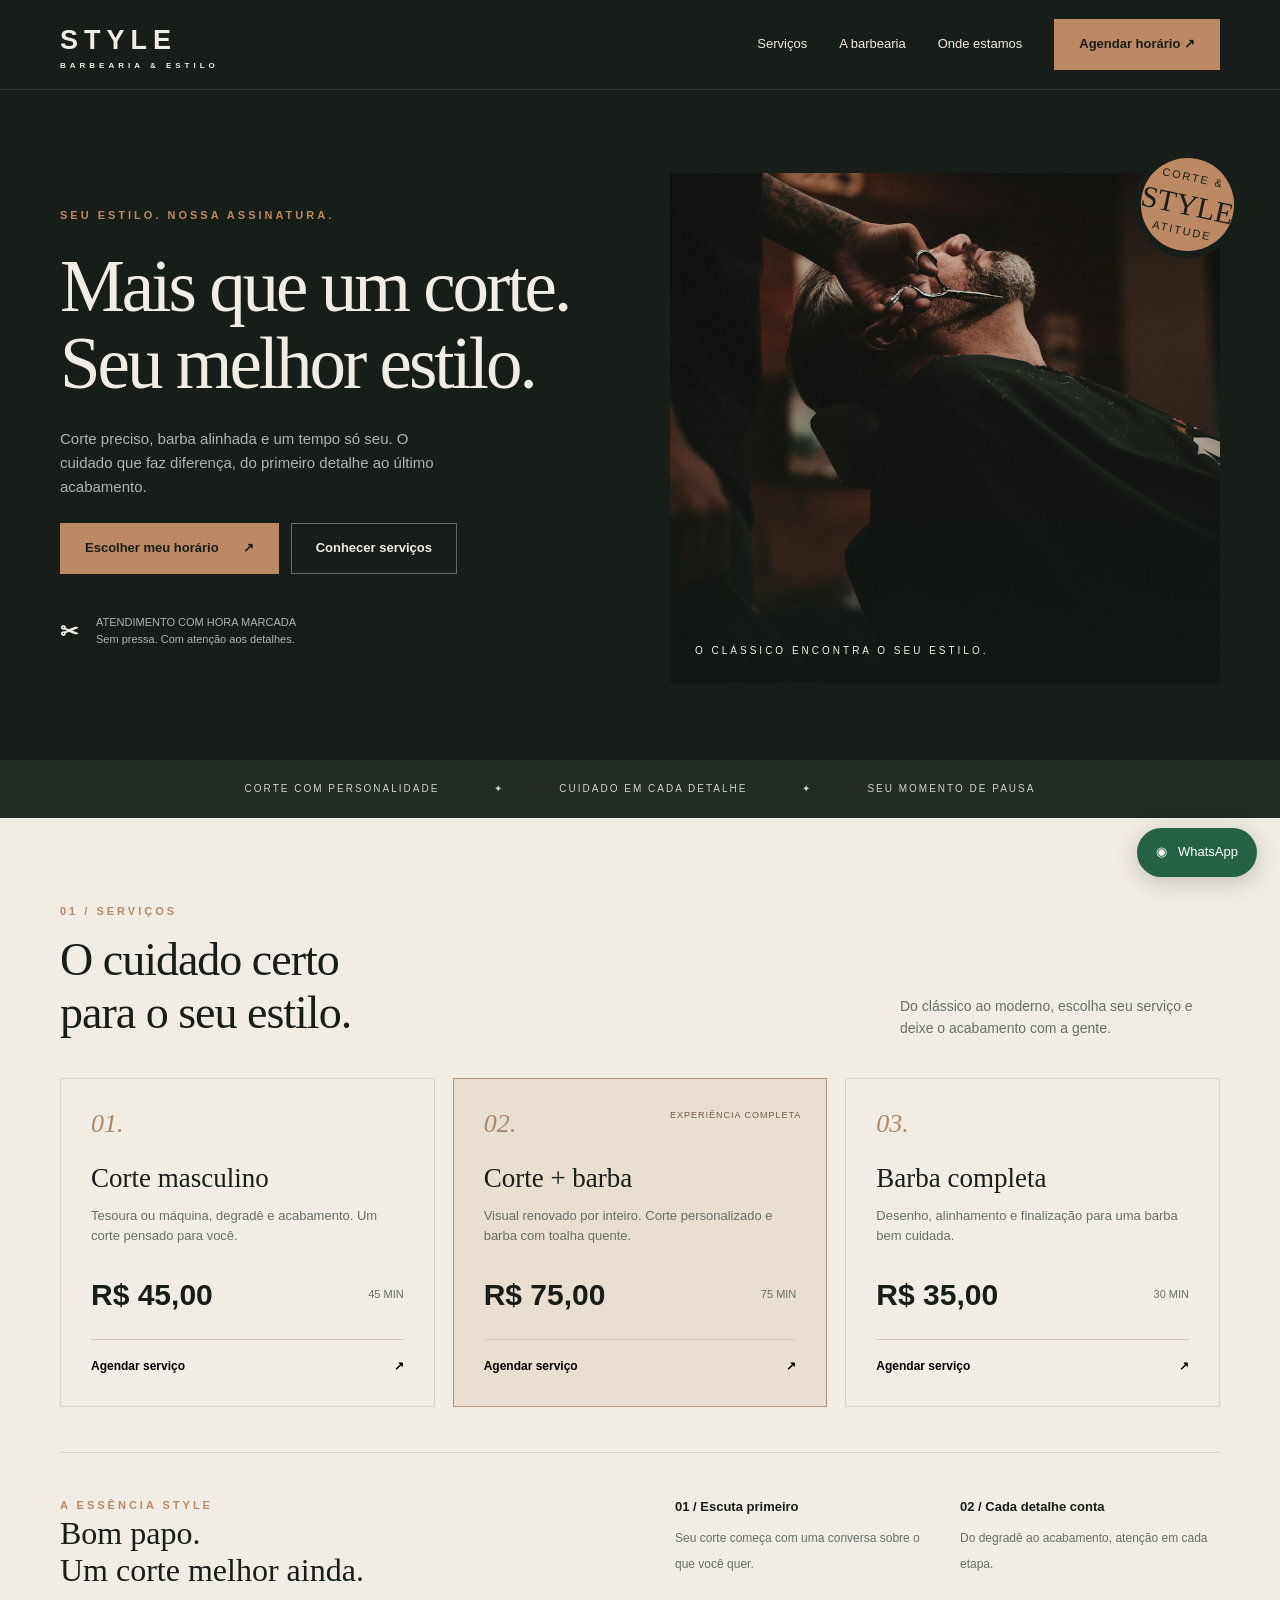
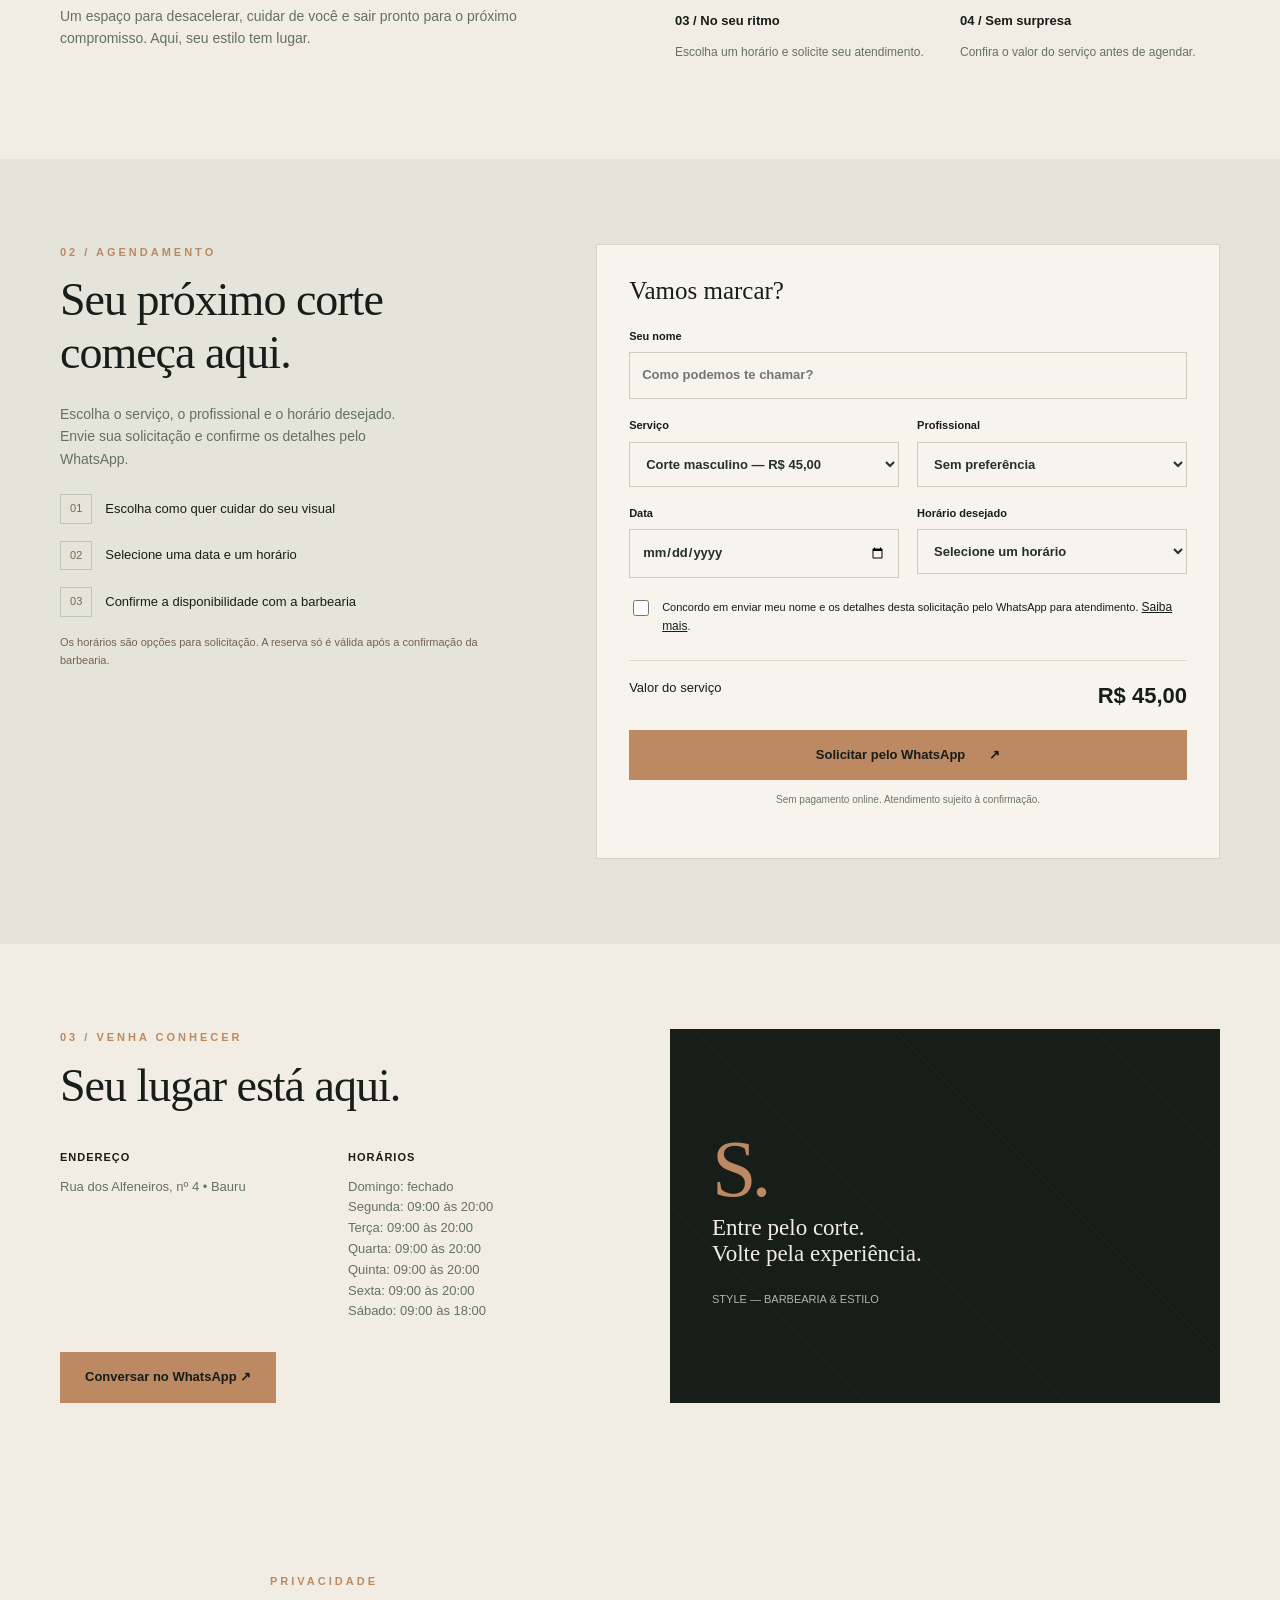
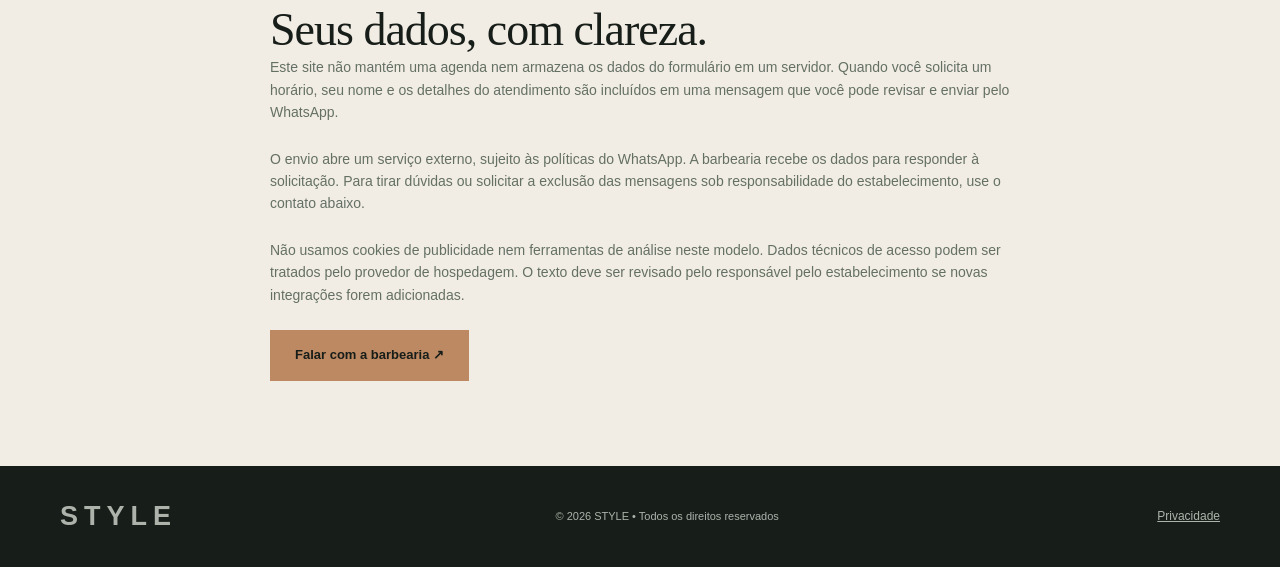
==== commit 3d5c9c18: "Update index.html" ====
--- a/index.html
+++ b/index.html
@@ -1,8 +1,8 @@
-<!DOCTYPE html><html lang="pt-BR"><head><meta charset="UTF-8"><meta name="viewport" content="width=device-width, initial-scale=1"><meta name="description" content="BRAVO Barbearia: cortes, barba e cuidado masculino. Escolha seu serviço e solicite um horário pelo WhatsApp."><title>BRAVO — Barbearia & estilo</title><link rel="icon" href="data:image/svg+xml,%3Csvg xmlns='http://www.w3.org/2000/svg' viewBox='0 0 80 80'%3E%3Crect width='80' height='80' rx='18' fill='%231c211e'/%3E%3Ctext x='20' y='58' font-size='58' fill='%23c99870'%3EB%3C/text%3E%3C/svg%3E"><link rel="stylesheet" href="styles.css"></head><body>
-<a class="skip" href="#conteudo">Pular para o conteúdo</a><header><div class="nav"><a class="logo" href="#inicio" aria-label="BRAVO início"><span data-brand>BRAVO</span><small data-tagline>BARBEARIA & ESTILO</small></a><nav class="links" aria-label="Menu principal"><a href="#servicos">Serviços</a><a href="#sobre">A barbearia</a><a href="#contato">Onde estamos</a><a class="btn" href="#agendar">Agendar horário ↗</a></nav></div></header>
-<main id="conteudo"><section class="hero" id="inicio"><div class="hero-inner"><div><div class="eyebrow">Seu estilo. Nossa assinatura.</div><h1 class="hero-title" id="hero-title">Mais que um corte.<br><em>Seu melhor estilo.</em></h1><p class="intro" id="intro">Corte preciso, barba alinhada e um tempo só seu. O cuidado que faz diferença, do primeiro detalhe ao último acabamento.</p><div class="actions"><a class="btn" href="#agendar">Escolher meu horário <span>↗</span></a><a class="btn outline" href="#servicos">Conhecer serviços</a></div><div class="hero-note"><b>✂</b><span>ATENDIMENTO COM HORA MARCADA<br>Sem pressa. Com atenção aos detalhes.</span></div></div><div class="photo" role="img" aria-label="Barbeiro aparando a barba de um cliente"><div class="stamp">CORTE &<b data-brand>BRAVO</b>ATITUDE</div><div class="caption">O CLÁSSICO ENCONTRA O SEU ESTILO.</div></div></div></section><div class="strip"><span>CORTE COM PERSONALIDADE</span><span>✦</span><span>CUIDADO EM CADA DETALHE</span><span>✦</span><span>SEU MOMENTO DE PAUSA</span></div>
-<section class="section" id="servicos"><div class="heading"><div><div class="eyebrow">01 / Serviços</div><h2>O cuidado certo<br>para o seu estilo.</h2></div><p>Do clássico ao moderno, escolha seu serviço e deixe o acabamento com a gente.</p></div><div class="services" id="services"></div><div class="about" id="sobre"><div><div class="eyebrow">A essência <span data-brand>BRAVO</span></div><h3>Bom papo.<br>Um corte melhor ainda.</h3><p id="about-text">Um espaço para desacelerar, cuidar de você e sair pronto para o próximo compromisso. Aqui, seu estilo tem lugar.</p></div><div class="values"><div><b>01 / Escuta primeiro</b><span>Seu corte começa com uma conversa sobre o que você quer.</span></div><div><b>02 / Cada detalhe conta</b><span>Do degradê ao acabamento, atenção em cada etapa.</span></div><div><b>03 / No seu ritmo</b><span>Escolha um horário e solicite seu atendimento.</span></div><div><b>04 / Sem surpresa</b><span>Confira o valor do serviço antes de agendar.</span></div></div></div></section>
+<!DOCTYPE html><html lang="pt-BR"><head><meta charset="UTF-8"><meta name="viewport" content="width=device-width, initial-scale=1"><meta name="description" content="STYLE Barbearia: cortes, barba e cuidado masculino. Escolha seu serviço e solicite um horário pelo WhatsApp."><title>STYLE — Barbearia & estilo</title><link rel="icon" href="data:image/svg+xml,%3Csvg xmlns='http://www.w3.org/2000/svg' viewBox='0 0 80 80'%3E%3Crect width='80' height='80' rx='18' fill='%231c211e'/%3E%3Ctext x='20' y='58' font-size='58' fill='%23c99870'%3EB%3C/text%3E%3C/svg%3E"><link rel="stylesheet" href="styles.css"></head><body>
+<a class="skip" href="#conteudo">Pular para o conteúdo</a><header><div class="nav"><a class="logo" href="#inicio" aria-label="STYLE início"><span data-brand>STYLE</span><small data-tagline>BARBEARIA & ESTILO</small></a><nav class="links" aria-label="Menu principal"><a href="#servicos">Serviços</a><a href="#sobre">A barbearia</a><a href="#contato">Onde estamos</a><a class="btn" href="#agendar">Agendar horário ↗</a></nav></div></header>
+<main id="conteudo"><section class="hero" id="inicio"><div class="hero-inner"><div><div class="eyebrow">Seu estilo. Nossa assinatura.</div><h1 class="hero-title" id="hero-title">Mais que um corte.<br><em>Seu melhor estilo.</em></h1><p class="intro" id="intro">Corte preciso, barba alinhada e um tempo só seu. O cuidado que faz diferença, do primeiro detalhe ao último acabamento.</p><div class="actions"><a class="btn" href="#agendar">Escolher meu horário <span>↗</span></a><a class="btn outline" href="#servicos">Conhecer serviços</a></div><div class="hero-note"><b>✂</b><span>ATENDIMENTO COM HORA MARCADA<br>Sem pressa. Com atenção aos detalhes.</span></div></div><div class="photo" role="img" aria-label="Barbeiro aparando a barba de um cliente"><div class="stamp">CORTE &<b data-brand>STYLE</b>ATITUDE</div><div class="caption">O CLÁSSICO ENCONTRA O SEU ESTILO.</div></div></div></section><div class="strip"><span>CORTE COM PERSONALIDADE</span><span>✦</span><span>CUIDADO EM CADA DETALHE</span><span>✦</span><span>SEU MOMENTO DE PAUSA</span></div>
+<section class="section" id="servicos"><div class="heading"><div><div class="eyebrow">01 / Serviços</div><h2>O cuidado certo<br>para o seu estilo.</h2></div><p>Do clássico ao moderno, escolha seu serviço e deixe o acabamento com a gente.</p></div><div class="services" id="services"></div><div class="about" id="sobre"><div><div class="eyebrow">A essência <span data-brand>STYLE</span></div><h3>Bom papo.<br>Um corte melhor ainda.</h3><p id="about-text">Um espaço para desacelerar, cuidar de você e sair pronto para o próximo compromisso. Aqui, seu estilo tem lugar.</p></div><div class="values"><div><b>01 / Escuta primeiro</b><span>Seu corte começa com uma conversa sobre o que você quer.</span></div><div><b>02 / Cada detalhe conta</b><span>Do degradê ao acabamento, atenção em cada etapa.</span></div><div><b>03 / No seu ritmo</b><span>Escolha um horário e solicite seu atendimento.</span></div><div><b>04 / Sem surpresa</b><span>Confira o valor do serviço antes de agendar.</span></div></div></div></section>
 <section class="booking-wrap" id="agendar"><div class="section booking"><div><div class="eyebrow">02 / Agendamento</div><h2>Seu próximo corte<br>começa aqui.</h2><p>Escolha o serviço, o profissional e o horário desejado. Envie sua solicitação e confirme os detalhes pelo WhatsApp.</p><ol class="steps"><li>Escolha como quer cuidar do seu visual</li><li>Selecione uma data e um horário</li><li>Confirme a disponibilidade com a barbearia</li></ol><div class="notice">Os horários são opções para solicitação. A reserva só é válida após a confirmação da barbearia.</div></div><form id="booking"><h3 class="form-title">Vamos marcar?</h3><div class="fields"><label class="full">Seu nome<input id="name" placeholder="Como podemos te chamar?" required maxlength="80" autocomplete="name"></label><label>Serviço<select id="service" required></select></label><label>Profissional<select id="professional" required></select></label><label>Data<input type="date" id="date" required></label><label>Horário desejado<select id="time" required></select></label></div><label class="checkbox-label"><input id="consent" type="checkbox" required><span>Concordo em enviar meu nome e os detalhes desta solicitação pelo WhatsApp para atendimento. <a href="#privacidade" class="secondary-link">Saiba mais</a>.</span></label><div class="summary"><span>Valor do serviço</span><strong id="total"></strong></div><button class="btn" type="submit">Solicitar pelo WhatsApp <span>↗</span></button><p class="fine">Sem pagamento online. Atendimento sujeito à confirmação.</p><div id="status" class="status" role="status" aria-live="polite"></div></form></div></section>
-<section class="section visit" id="contato"><div><div class="eyebrow">03 / Venha conhecer</div><h2>Seu lugar está aqui.</h2><div class="contact-grid" id="contact-info"></div><button class="btn" id="contact">Conversar no WhatsApp ↗</button></div><div class="place"><div class="big" id="initial">B.</div><p>Entre pelo corte.<br>Volte pela experiência.</p><small><span data-brand>BRAVO</span> — <span data-tagline>BARBEARIA & ESTILO</span></small></div></section><section class="section privacy" id="privacidade"><div class="eyebrow">Privacidade</div><h2>Seus dados, com clareza.</h2><p>Este site não mantém uma agenda nem armazena os dados do formulário em um servidor. Quando você solicita um horário, seu nome e os detalhes do atendimento são incluídos em uma mensagem que você pode revisar e enviar pelo WhatsApp.</p><p>O envio abre um serviço externo, sujeito às políticas do WhatsApp. A barbearia recebe os dados para responder à solicitação. Para tirar dúvidas ou solicitar a exclusão das mensagens sob responsabilidade do estabelecimento, use o contato abaixo.</p><p>Não usamos cookies de publicidade nem ferramentas de análise neste modelo. Dados técnicos de acesso podem ser tratados pelo provedor de hospedagem. O texto deve ser revisado pelo responsável pelo estabelecimento se novas integrações forem adicionadas.</p><button class="btn" id="privacy-contact">Falar com a barbearia ↗</button></section></main><footer><div class="footer-inner"><a class="logo" href="#inicio" data-brand>BRAVO</a><span>© <span id="year"></span> <span data-brand>BRAVO</span> • Todos os direitos reservados</span><a href="#privacidade" class="secondary-link">Privacidade</a></div></footer><button class="wa" id="floating">◉ &nbsp; WhatsApp</button>
+<section class="section visit" id="contato"><div><div class="eyebrow">03 / Venha conhecer</div><h2>Seu lugar está aqui.</h2><div class="contact-grid" id="contact-info"></div><button class="btn" id="contact">Conversar no WhatsApp ↗</button></div><div class="place"><div class="big" id="initial">B.</div><p>Entre pelo corte.<br>Volte pela experiência.</p><small><span data-brand>STYLE</span> — <span data-tagline>BARBEARIA & ESTILO</span></small></div></section><section class="section privacy" id="privacidade"><div class="eyebrow">Privacidade</div><h2>Seus dados, com clareza.</h2><p>Este site não mantém uma agenda nem armazena os dados do formulário em um servidor. Quando você solicita um horário, seu nome e os detalhes do atendimento são incluídos em uma mensagem que você pode revisar e enviar pelo WhatsApp.</p><p>O envio abre um serviço externo, sujeito às políticas do WhatsApp. A barbearia recebe os dados para responder à solicitação. Para tirar dúvidas ou solicitar a exclusão das mensagens sob responsabilidade do estabelecimento, use o contato abaixo.</p><p>Não usamos cookies de publicidade nem ferramentas de análise neste modelo. Dados técnicos de acesso podem ser tratados pelo provedor de hospedagem. O texto deve ser revisado pelo responsável pelo estabelecimento se novas integrações forem adicionadas.</p><button class="btn" id="privacy-contact">Falar com a barbearia ↗</button></section></main><footer><div class="footer-inner"><a class="logo" href="#inicio" data-brand>STYLE</a><span>© <span id="year"></span> <span data-brand>STYLE</span> • Todos os direitos reservados</span><a href="#privacidade" class="secondary-link">Privacidade</a></div></footer><button class="wa" id="floating">◉ &nbsp; WhatsApp</button>
 
 <script src="config.js"></script><script src="schedule.js"></script><script src="app.js"></script></body></html>
